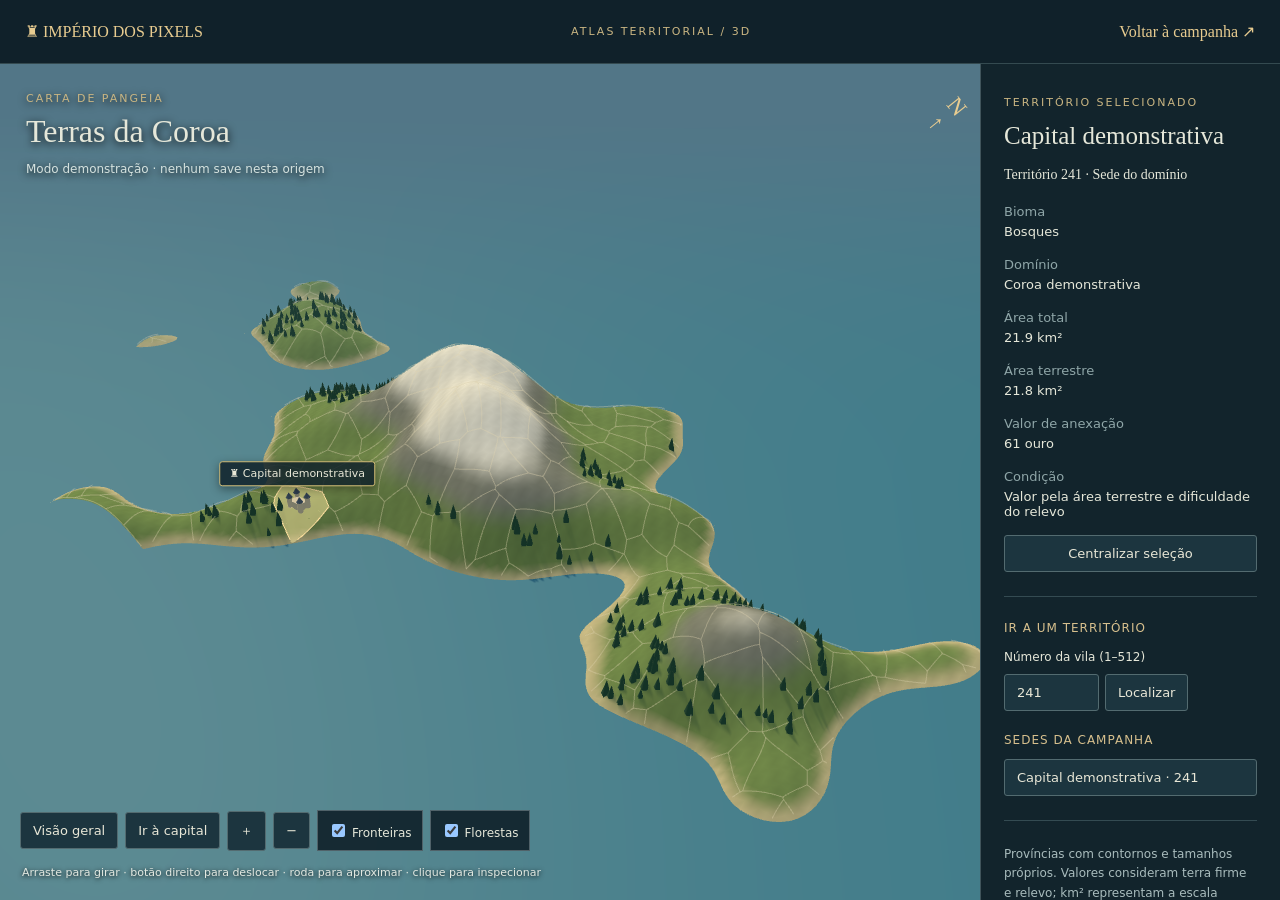
==== map-3d.html @ f666f66e "refatoração" ====
<!doctype html>
<html lang="pt-BR">
<head>
  <meta charset="utf-8"><meta name="viewport" content="width=device-width,initial-scale=1">
  <title>Atlas 3D · Império dos Pixels</title>
  <link rel="stylesheet" href="styles/map-3d.css">
  <script type="importmap">{"imports":{"three":"./vendor/three/three.module.js"}}</script>
  <script type="module" src="js/map-3d/studio.mjs"></script>
</head>
<body>
  <header><a href="index.html">♜ IMPÉRIO DOS PIXELS</a><span>ATLAS TERRITORIAL / 3D</span><a href="index.html">Voltar à campanha ↗</a></header>
  <main>
    <section class="map-shell" aria-label="Exploração do mapa">
      <div class="map-title"><span class="eyebrow">CARTA DE PANGEIA</span><h1>Terras da Coroa</h1><p id="campaign-status">Carregando a carta…</p></div>
      <div id="viewport"><p class="loading" id="loading">Preparando relevo e territórios…</p></div>
      <div id="labels" aria-label="Sedes no mapa"></div>
      <div class="map-tools" aria-label="Câmera e camadas">
        <button id="home">Visão geral</button><button id="capital">Ir à capital</button>
        <button id="zoom-in" aria-label="Aproximar">＋</button><button id="zoom-out" aria-label="Afastar">−</button>
        <label><input id="borders" type="checkbox" checked> Fronteiras</label>
        <label><input id="forests" type="checkbox" checked> Florestas</label>
      </div>
      <p class="map-help">Arraste para girar · botão direito para deslocar · roda para aproximar · clique para inspecionar</p>
      <span class="compass" aria-label="Norte do mapa">N<br>↑</span>
    </section>
    <aside>
      <span class="eyebrow">TERRITÓRIO SELECIONADO</span><h2 id="territory-name">Selecione uma região</h2>
      <p id="territory-description">Explore o relevo e as terras da campanha.</p>
      <dl><dt>Bioma</dt><dd id="biome">—</dd><dt>Domínio</dt><dd id="owner">—</dd><dt>Área total</dt><dd id="area">—</dd><dt>Área terrestre</dt><dd id="land-area">—</dd><dt>Valor de anexação</dt><dd id="price">—</dd><dt>Condição</dt><dd id="condition">—</dd></dl>
      <button id="focus">Centralizar seleção</button>
      <hr><h3>Ir a um território</h3>
      <form id="find"><label for="tile-number">Número da vila (1–512)</label><div class="inline"><input id="tile-number" type="number" min="1" max="512" value="1" required><button>Localizar</button></div></form>
      <h3>Sedes da campanha</h3><div id="settlements"></div>
      <hr><p class="note">Províncias com contornos e tamanhos próprios. Valores consideram terra firme e relevo; km² representam a escala fictícia do mundo. Este é o mesmo mapa 3D usado na campanha.</p>
      <p class="note">Esta tela consulta o save. O tempo e as ordens continuam sendo controlados na campanha.</p>
      <button id="refresh">Atualizar dados da campanha</button>
      <p id="status" role="status" aria-live="polite"></p>
    </aside>
  </main>
  <noscript>Ative JavaScript e abra pelo servidor local para explorar o mapa.</noscript>
</body>
</html>
---- styles/map-3d.css ----
:root{color-scheme:dark;font-family:Georgia,serif;color:#e5e7d9;background:#101e25}*{box-sizing:border-box}body{margin:0}header{height:64px;display:flex;align-items:center;justify-content:space-between;padding:0 25px;border-bottom:1px solid #344a50;background:#10212a;gap:15px}a{color:#e8cc90;text-decoration:none}header span,.eyebrow{font:11px system-ui;letter-spacing:2px;color:#c9b582}main{display:grid;grid-template-columns:minmax(0,1fr) 300px;height:calc(100vh - 64px)}.map-shell{position:relative;overflow:hidden;min-height:480px;background:#284754}#viewport,#labels{position:absolute;inset:0}#viewport canvas{display:block;width:100%;height:100%;touch-action:none}#labels{pointer-events:none;overflow:hidden}.city-label{position:absolute;pointer-events:auto;white-space:nowrap;font:11px system-ui;padding:5px 9px;border:1px solid #ccb773;background:#10212ad9;transform:translate(-50%,-115%);box-shadow:0 3px 10px #0006}.map-title{position:absolute;top:24px;left:26px;z-index:2;pointer-events:none;text-shadow:0 2px 8px #000}h1{font-size:32px;font-weight:normal;margin:7px 0}#campaign-status{font:12px system-ui;color:#d5e2df}.map-tools{position:absolute;bottom:49px;left:20px;right:20px;display:flex;gap:7px;align-items:center;flex-wrap:wrap}.map-tools label{background:#10212ae8;border:1px solid #506269;padding:10px;font:12px system-ui}.map-help{position:absolute;bottom:10px;left:22px;right:18px;font:11px system-ui;color:#e2e8e1;text-shadow:0 1px 5px #000}.compass{position:absolute;right:25px;top:25px;text-align:center;color:#e8cc90;font-size:23px;pointer-events:none}aside{overflow:auto;padding:28px 23px;background:#12242c;border-left:1px solid #40545b}h2{font-size:25px;font-weight:normal;margin:12px 0}h3{font:12px system-ui;color:#d6bf8d;text-transform:uppercase;letter-spacing:1px;margin-top:22px}p{line-height:1.55;font-size:14px}dl{font:13px system-ui}dt{color:#8fa6a8;margin-top:18px}dd{margin:5px 0 16px}button,input{font:13px system-ui;border:1px solid #536b70;color:#e8e7d7;background:#1c353f;padding:10px 12px;border-radius:3px}button{cursor:pointer}button:hover{border-color:#e4c47d;background:#294753}button:focus-visible,input:focus-visible{outline:2px solid #edce83;outline-offset:3px}button:disabled{opacity:.5;cursor:default}aside>button{width:100%}hr{border:0;border-top:1px solid #344b52;margin:24px 0}.note,#status{font:12px/1.65 system-ui;color:#a9bcbd}#status{color:#e3c78f}.inline{display:flex;gap:6px;margin-top:9px}.inline input{width:95px;min-width:0}form label{font:12px system-ui}.loading{position:absolute;top:45%;width:100%;text-align:center;font:16px system-ui}#settlements{display:grid;gap:7px}#settlements button{text-align:left}@media(max-width:850px){main{grid-template-columns:1fr;height:auto}.map-shell{height:70vh;min-height:480px}aside{border-left:0}header{padding:0 15px;font-size:12px}header span{display:none}h1{font-size:27px}.map-title{left:18px;top:18px}.map-tools{left:12px;right:12px}.map-help{font-size:10px}.map-tools button,.map-tools label{padding:8px}}
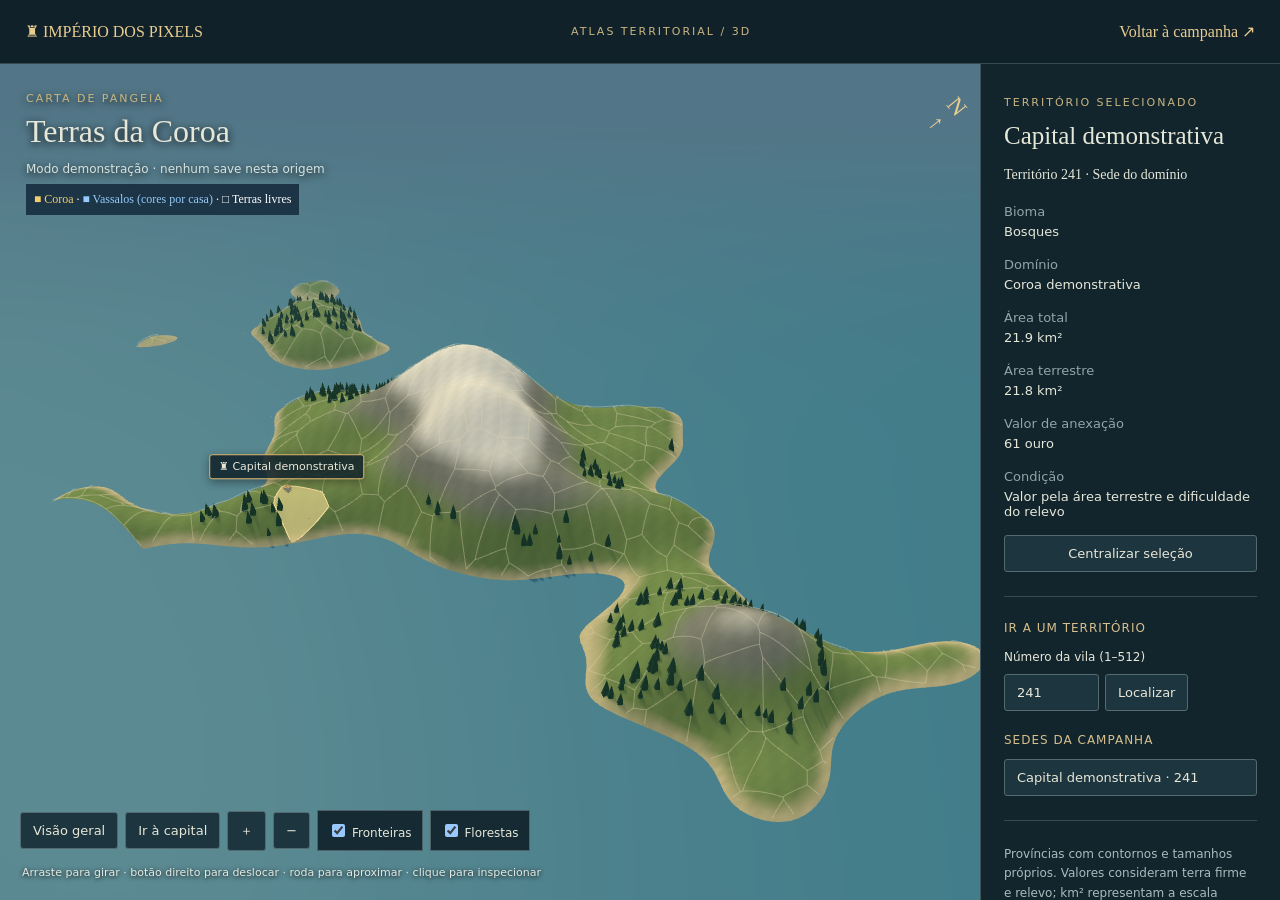
==== commit 75069aec: "adicionados combates" ====
--- a/map-3d.html
+++ b/map-3d.html
@@ -13,7 +13,7 @@
     <section class="map-shell" aria-label="Exploração do mapa">
       <div class="map-title"><span class="eyebrow">CARTA DE PANGEIA</span><h1>Terras da Coroa</h1><p id="campaign-status">Carregando a carta…</p></div>
       <div id="viewport"><p class="loading" id="loading">Preparando relevo e territórios…</p></div>
-      <div id="labels" aria-label="Sedes no mapa"></div>
+      <div style="position:absolute;top:120px;left:26px;color:#fff;background:#142a3ddd;padding:8px;font-size:12px"><span style="color:#f4cb6d">■ Coroa</span> · <span style="color:#95cafa">■ Vassalos (cores por casa)</span> · □ Terras livres</div><div id="labels" aria-label="Sedes no mapa"></div>
       <div class="map-tools" aria-label="Câmera e camadas">
         <button id="home">Visão geral</button><button id="capital">Ir à capital</button>
         <button id="zoom-in" aria-label="Aproximar">＋</button><button id="zoom-out" aria-label="Afastar">−</button>
